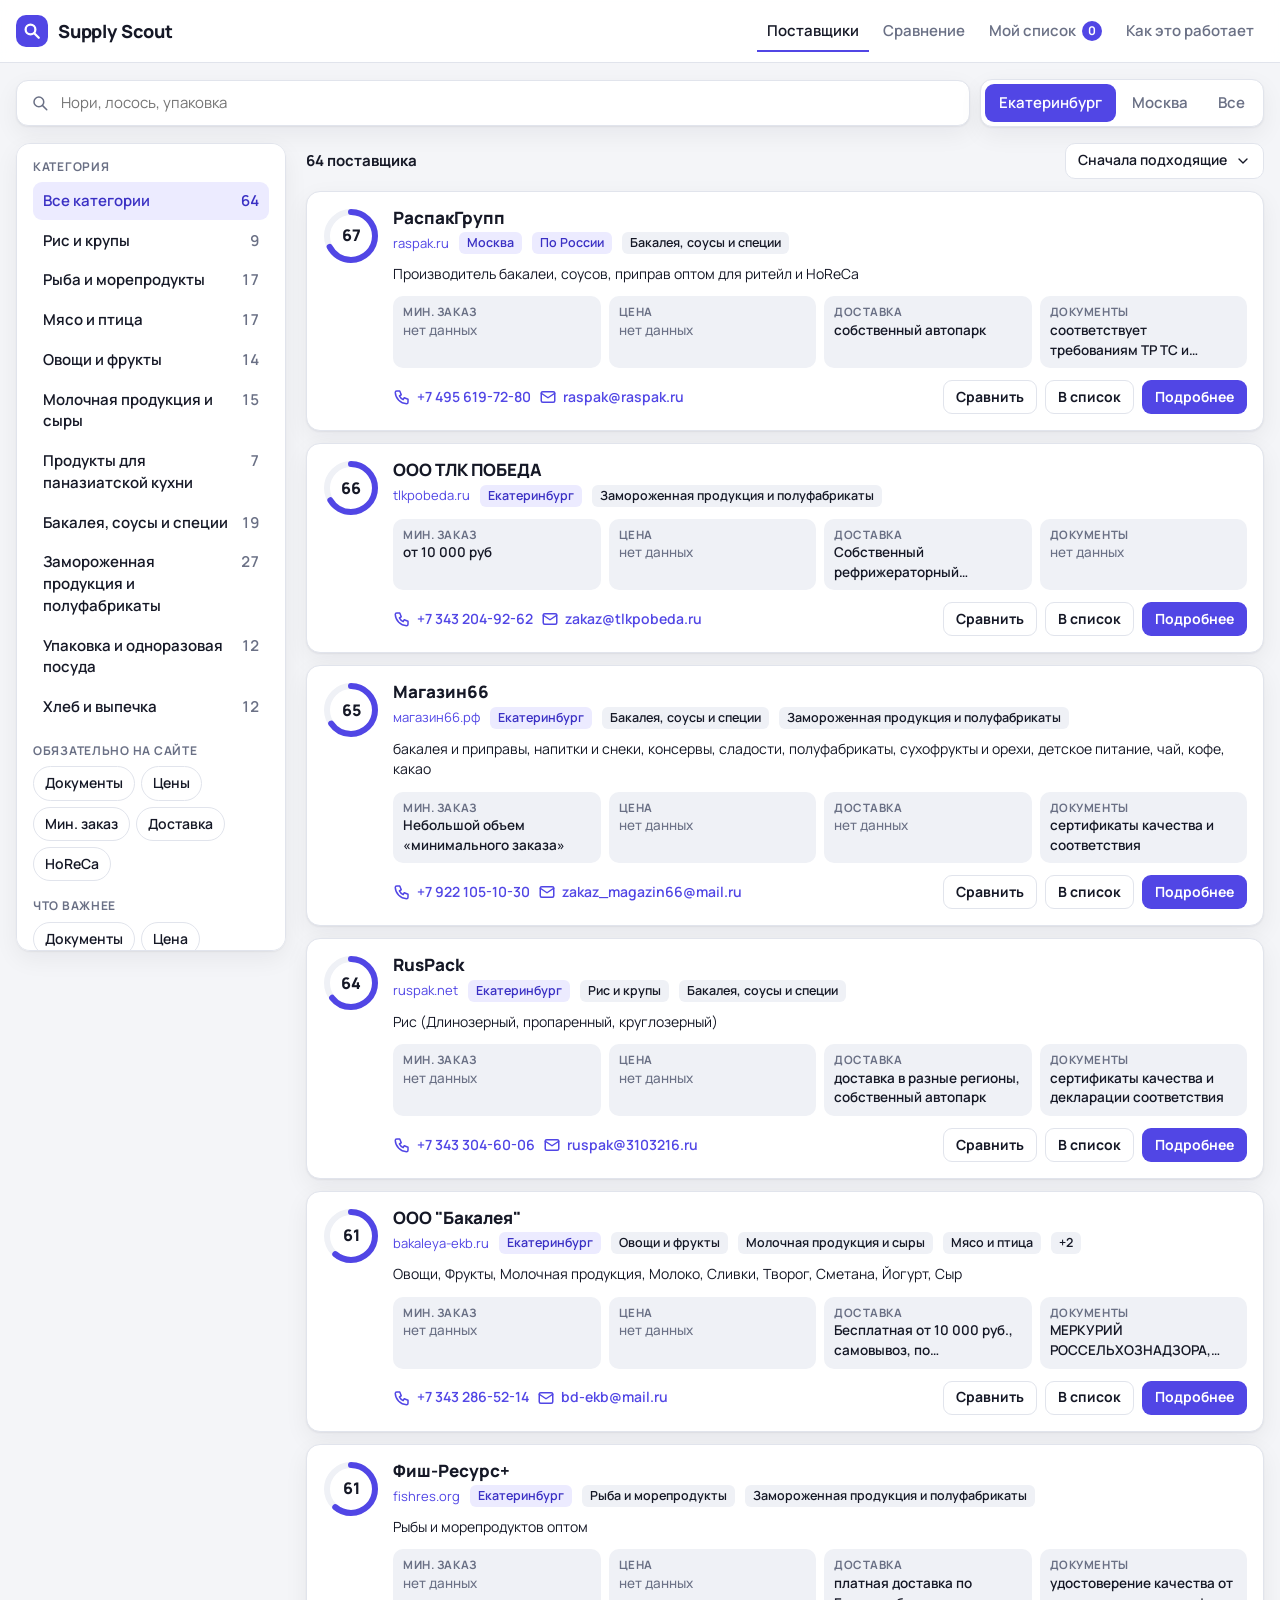
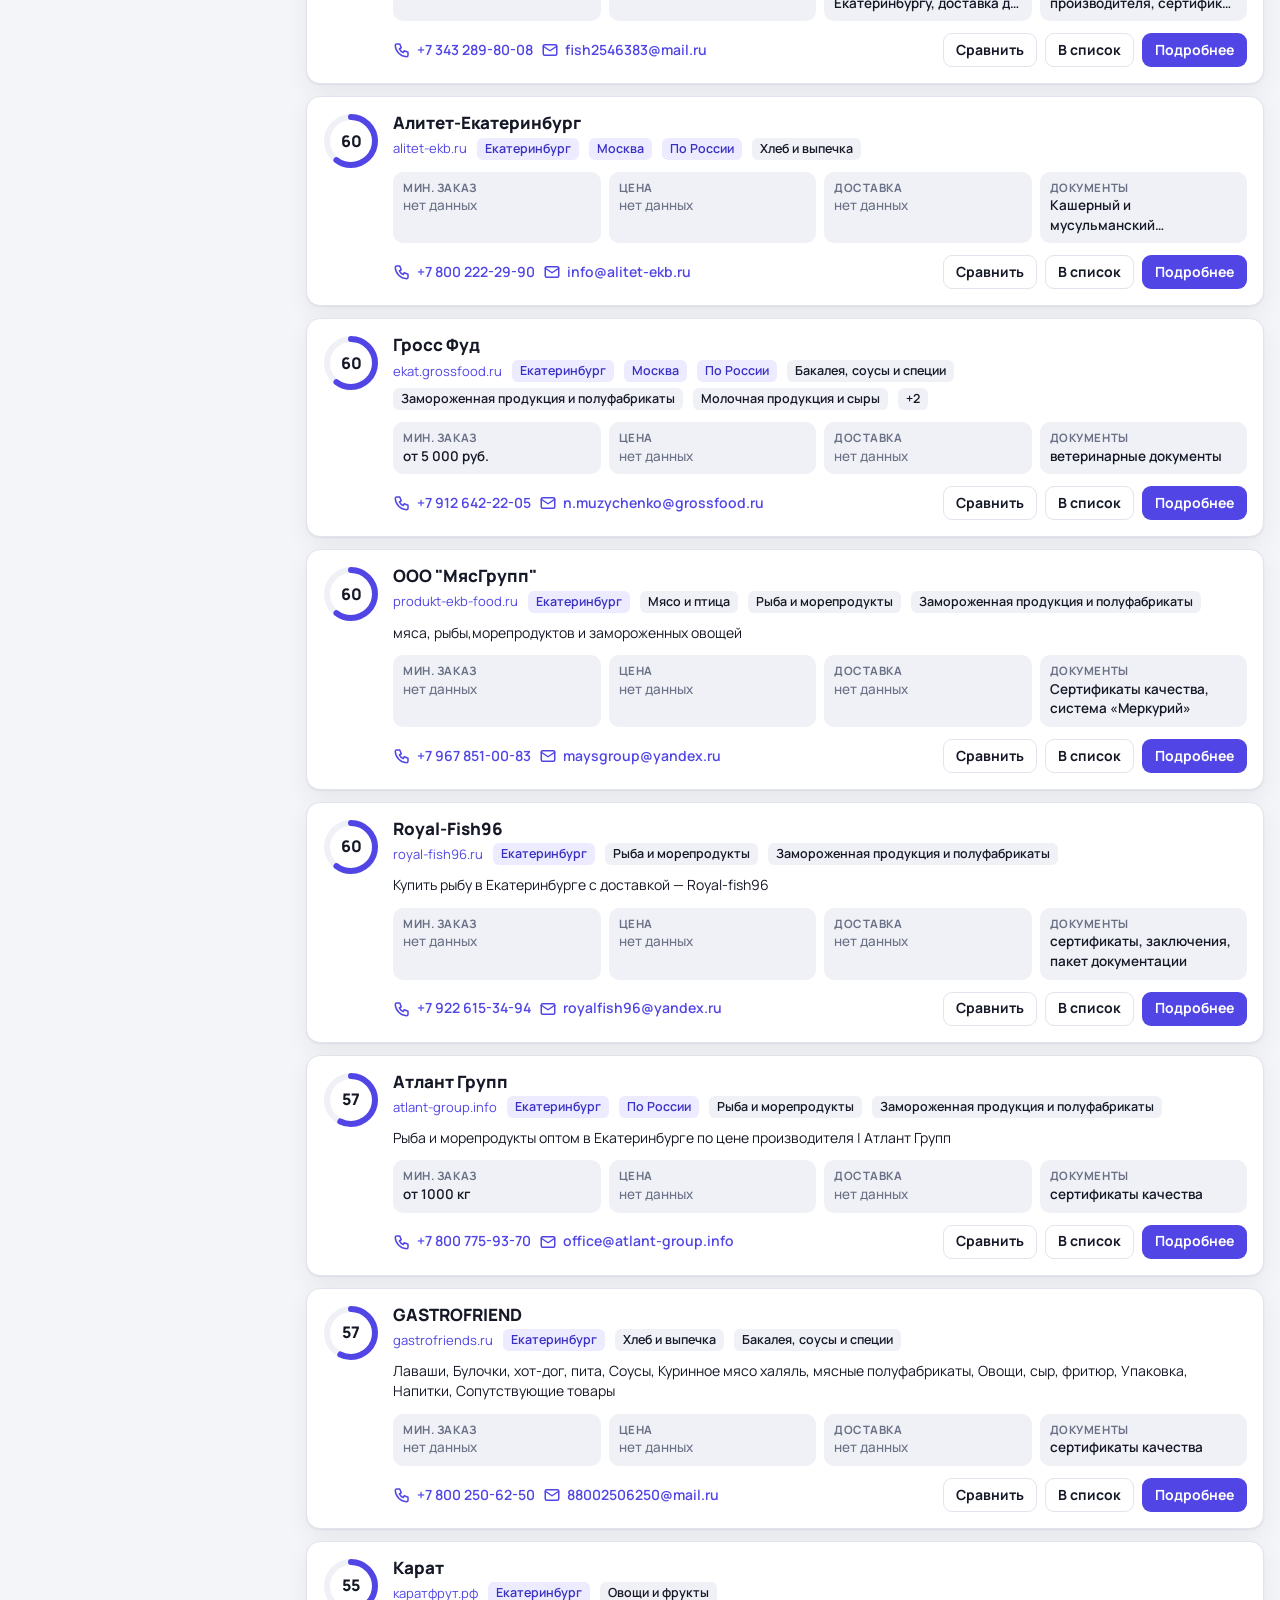
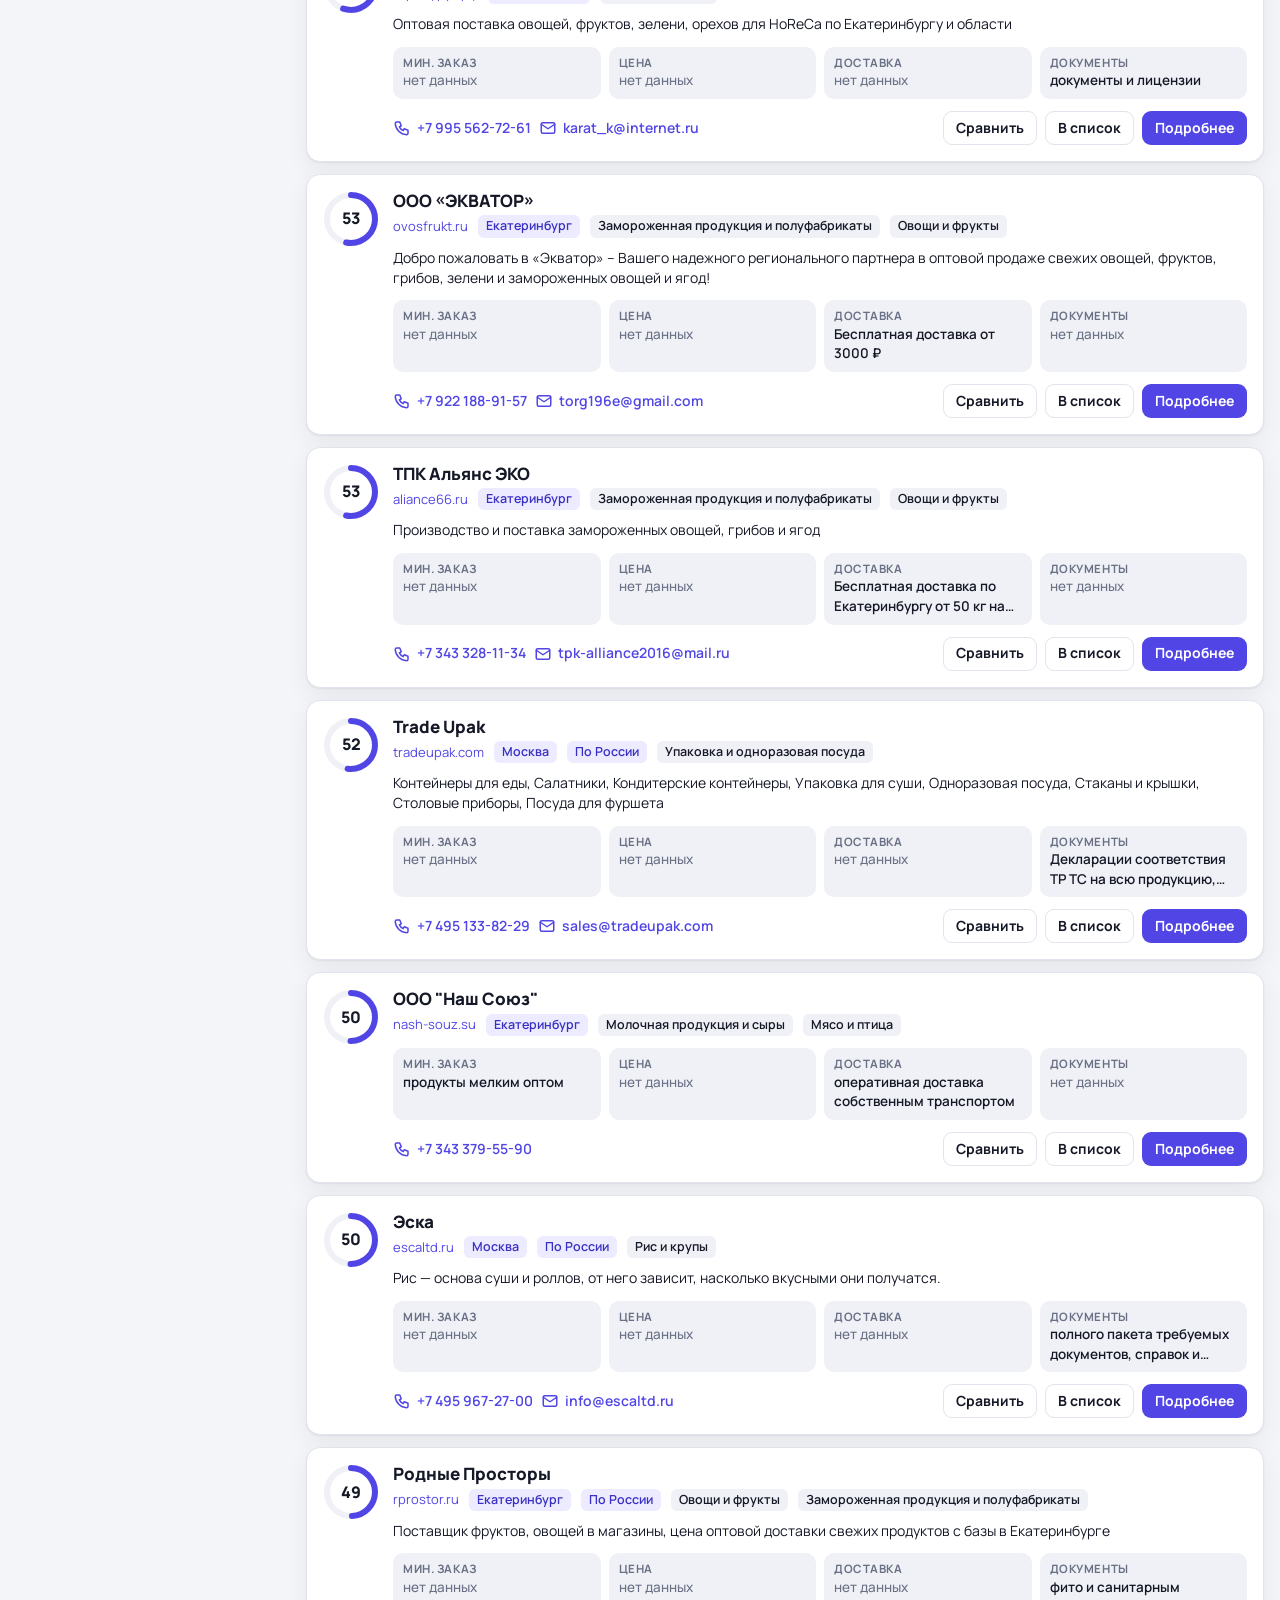
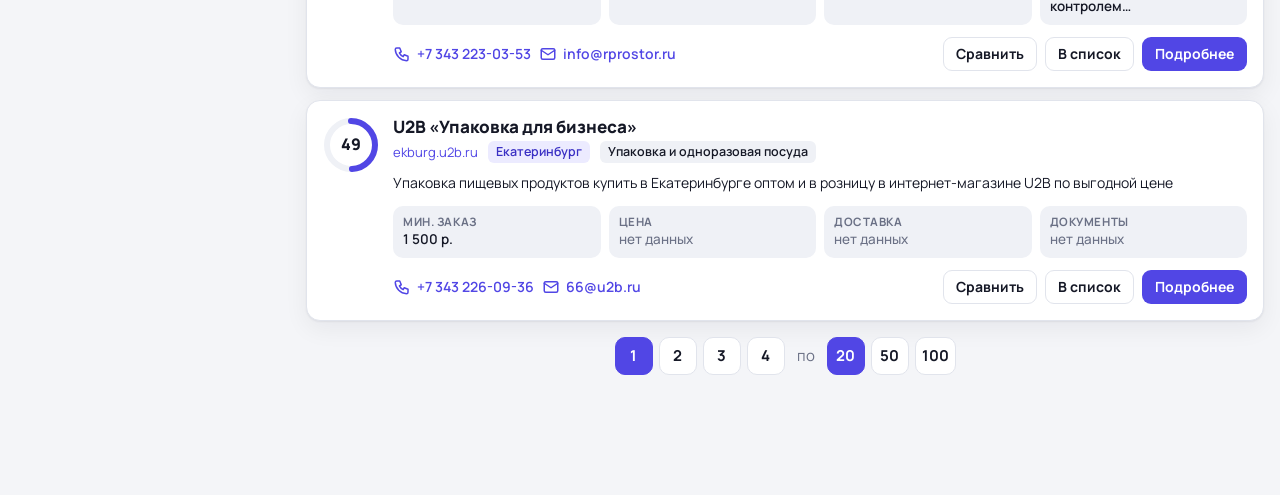
==== web/index.html @ 1e1d6392 "Высота окна по Обзору поставщика" ====
<!doctype html>
<html lang="ru">
<head>
<meta charset="utf-8">
<meta name="viewport" content="width=device-width, initial-scale=1, viewport-fit=cover">
<title>Supply Scout · поставщики для общепита</title>
<meta name="description" content="Поиск и сравнение поставщиков продуктов и упаковки для ресторанов: каждый факт с цитатой и ссылкой на сайт поставщика.">
<link rel="preconnect" href="https://fonts.googleapis.com">
<link rel="preconnect" href="https://fonts.gstatic.com" crossorigin>
<link href="https://fonts.googleapis.com/css2?family=Manrope:wght@400;500;600;700;800&display=swap" rel="stylesheet">
<link rel="stylesheet" href="css/app.css?v=15">
<link rel="icon" href="data:image/svg+xml,%3Csvg xmlns='http://www.w3.org/2000/svg' viewBox='0 0 32 32'%3E%3Crect width='32' height='32' rx='9' fill='%235146e5'/%3E%3Ccircle cx='14' cy='14' r='6.5' fill='none' stroke='white' stroke-width='3'/%3E%3Cpath d='M19 19l6 6' stroke='white' stroke-width='3' stroke-linecap='round'/%3E%3C/svg%3E">
</head>
<body>
<div class="progress" id="progress"></div>
<header class="top">
  <div class="top-in">
    <a class="brand" href="#search" data-view="search">
      <span class="logo" aria-hidden="true"><svg viewBox="0 0 32 32"><circle cx="14" cy="14" r="6.5" fill="none" stroke="currentColor" stroke-width="3"/><path d="M19 19l6 6" stroke="currentColor" stroke-width="3" stroke-linecap="round"/></svg></span>
      <span class="brand-name">Supply Scout</span>
    </a>
    <nav class="tabs" role="tablist">
      <button class="tab active" data-view="search" role="tab">Поставщики</button>
      <button class="tab" data-view="compare" role="tab"><span class="t-long">Сравнение</span><span class="t-short">Сравнить</span> <span class="pill" id="cmpCount" hidden>0</span></button>
      <button class="tab" data-view="list" role="tab"><span class="t-long">Мой список</span><span class="t-short">Список</span> <span class="pill" id="listCount">0</span></button>
      <button class="tab" data-view="how" role="tab"><span class="t-long">Как это работает</span><span class="t-short" aria-label="Как это работает"><svg class="ico" viewBox="0 0 24 24"><circle cx="12" cy="12" r="9"/><path d="M12 11v5M12 8h.01"/></svg></span></button>
    </nav>
  </div>
</header>

<main>
  <!-- ПОИСК -->
  <section class="view" id="view-search">
    <div class="searchbar">
      <div class="search-field">
        <svg class="ico" viewBox="0 0 24 24"><circle cx="10.5" cy="10.5" r="6.5"/><path d="M15.5 15.5L21 21"/></svg>
        <input id="q" autocomplete="off" spellcheck="false" placeholder="Нори, лосось, упаковка">
        <button class="icon-btn clear" id="qClear" aria-label="Очистить" hidden><svg viewBox="0 0 24 24"><path d="M6 6l12 12M18 6L6 18"/></svg></button>
      </div>
      <div class="seg" id="regionSeg"></div>
      <button class="btn ghost only-mobile" id="openFilters"><svg class="ico" viewBox="0 0 24 24"><path d="M4 6h16M7 12h10M10 18h4"/></svg>Фильтры <span class="pill" id="filterCount" hidden>0</span></button>
    </div>

    <div class="layout">
      <aside class="filters" id="filters">
        <div class="sheet-head only-mobile"><b>Фильтры</b><button class="icon-btn" data-close-sheet aria-label="Закрыть"><svg viewBox="0 0 24 24"><path d="M6 6l12 12M18 6L6 18"/></svg></button></div>
        <div class="fgroup">
          <h3>Категория</h3>
          <div class="catlist" id="catList"></div>
        </div>
        <div class="fgroup">
          <h3>Обязательно на сайте</h3>
          <div class="chips" id="needChips"></div>
        </div>
        <div class="fgroup">
          <h3>Что важнее</h3>
          <div class="chips" id="prioChips"></div>
        </div>
        <button class="btn ghost wide" id="resetFilters">Сбросить</button>
        <button class="btn primary wide only-mobile" data-close-sheet id="applyFilters">Показать</button>
      </aside>

      <div class="results">
        <div class="live" id="live" hidden>
          <div class="live-row">
            <div>
              <b>Искать в интернете</b>
              <span class="muted" id="liveHint"></span>
            </div>
            <button class="btn primary" id="liveBtn">Искать</button>
          </div>
          <ol class="live-log" id="liveLog" hidden></ol>
        </div>
        <div class="res-head">
          <div class="res-count" id="resCount"></div>
          <div class="dd" id="sortDd"></div>
        </div>
        <div class="cards" id="cards"></div>
        <div class="pager" id="pager"></div>
      </div>
    </div>
  </section>

  <!-- СРАВНЕНИЕ -->
  <section class="view" id="view-compare" hidden>
    <div class="list-head">
      <h1>Сравнение</h1>
      <div class="list-actions"><button class="btn ghost" id="cmpClear">Очистить</button></div>
    </div>
    <div id="cmpPage"></div>
  </section>

  <!-- МОЙ СПИСОК -->
  <section class="view" id="view-list" hidden>
    <div class="list-head">
      <h1>Мой список</h1>
      <div class="list-actions">
        <button class="btn ghost" id="exportCsv"><svg class="ico" viewBox="0 0 24 24"><path d="M12 4v11M7 10l5 5 5-5M5 20h14"/></svg>CSV</button>
      </div>
    </div>
    <div class="board" id="board"></div>
  </section>

  <!-- КАК ЭТО РАБОТАЕТ -->
  <section class="view how" id="view-how" hidden></section>
</main>

<div class="backdrop" id="backdrop" hidden></div>
<aside class="drawer" id="drawer" aria-hidden="true"></aside>
<div class="modal" id="modal" hidden></div>
<div class="toast" id="toast" hidden></div>

<script type="module" src="js/app.js?v=15"></script>
</body>
</html>
---- web/css/app.css ----
/* графит + индиго; зелёный и красный — только для смысловых отметок (есть / нет) */
:root {
  --bg: #f4f5f8;
  --surface: #ffffff;
  --surface-2: #eff1f6;
  --line: #e1e4ec;
  --text: #151826;
  --muted: #6a7085;
  --accent: #5146e5;
  --accent-2: #ecebff;
  --accent-ink: #3a30c4;
  --on-accent: #ffffff;
  --ok: #188a5b; --ok-2: #e3f5ec;
  --warn: #b5650d;
  --warn-2: #fdf1e2;
  --bad: #c03b3b;
  --bad-2: #fbeaea;
  --shadow: 0 1px 2px rgba(20, 24, 40, .06), 0 8px 24px rgba(20, 24, 40, .06);
  --r: 14px;
  color-scheme: light;
}
@media (prefers-color-scheme: dark) {
  :root:not([data-theme="light"]) {
    --bg: #0f1015; --surface: #171821; --surface-2: #1f212c; --line: #2a2c3a; --text: #ecedf3;
    --muted: #9a9db0; --accent: #8b84ff; --accent-2: #25234a; --accent-ink: #c4c0ff; --on-accent: #12112a;
    --ok: #4fd39a; --ok-2: #173126;
    --warn: #f0a75a; --warn-2: #33281b; --bad: #f08080; --bad-2: #352020;
    --shadow: 0 1px 2px rgba(0,0,0,.3), 0 8px 24px rgba(0,0,0,.25);
    color-scheme: dark;
  }
}
:root[data-theme="dark"] {
  --bg: #0f1015; --surface: #171821; --surface-2: #1f212c; --line: #2a2c3a; --text: #ecedf3;
  --muted: #9a9db0; --accent: #8b84ff; --accent-2: #25234a; --accent-ink: #c4c0ff; --on-accent: #12112a;
  --ok: #4fd39a; --ok-2: #173126;
  --warn: #f0a75a; --warn-2: #33281b; --bad: #f08080; --bad-2: #352020;
  color-scheme: dark;
}

* { box-sizing: border-box; }
html { -webkit-text-size-adjust: 100%; }
body {
  margin: 0; background: var(--bg); color: var(--text);
  font: 15px/1.45 Manrope, system-ui, -apple-system, "Segoe UI", sans-serif;
  overflow-x: hidden;
}
button, input, textarea { font: inherit; color: inherit; }
button { cursor: pointer; }
a { color: var(--accent); text-decoration: none; }
@media (hover: hover) { a:hover { text-decoration: underline; } }
h1, h2, h3 { margin: 0; line-height: 1.2; }
[hidden] { display: none !important; }

.ico, .icon-btn svg { width: 18px; height: 18px; fill: none; stroke: currentColor; stroke-width: 2; stroke-linecap: round; stroke-linejoin: round; flex: none; }

.progress { position: fixed; inset: 0 0 auto 0; height: 3px; background: var(--accent); transform: scaleX(0); transform-origin: left; z-index: 100; transition: transform .3s; }
.progress.on { transform: scaleX(.7); transition: transform 3s ease-out; }

/* шапка */
.top { position: sticky; top: 0; z-index: 30; background: color-mix(in srgb, var(--surface) 92%, transparent); backdrop-filter: blur(8px); border-bottom: 1px solid var(--line); }
.top-in { max-width: 1320px; margin: 0 auto; padding: 10px 16px; display: flex; align-items: center; gap: 18px; }
.brand { display: flex; align-items: center; gap: 10px; color: var(--text); font-weight: 800; font-size: 18px; letter-spacing: -.01em; }
@media (hover: hover) { .brand:hover { text-decoration: none; } }
.logo { width: 32px; height: 32px; border-radius: 10px; background: var(--accent); color: var(--on-accent); display: grid; place-items: center; }
.logo svg { width: 24px; height: 24px; }
.tabs { display: flex; gap: 4px; margin-left: auto; overflow-x: auto; scrollbar-width: none; }
.tab { border: 0; background: transparent; padding: 8px 12px; border-radius: 10px; font-weight: 600; color: var(--muted); white-space: nowrap; display: flex; align-items: center; gap: 6px; }
.tab { border-radius: 0; padding: 10px 10px; box-shadow: inset 0 -2px 0 transparent; }
.tab.active { color: var(--text); box-shadow: inset 0 -2px 0 var(--accent); }
@media (hover: hover) { .tab:not(.active):hover { color: var(--text); } }
.pill { min-width: 20px; height: 20px; padding: 0 6px; border-radius: 10px; background: var(--accent); color: var(--on-accent); font-size: 12px; font-weight: 700; display: inline-grid; place-items: center; }

main { max-width: 1320px; margin: 0 auto; padding: 16px 16px 120px; }

/* строка поиска */
.searchbar { display: flex; gap: 10px; align-items: center; margin-bottom: 16px; flex-wrap: wrap; }
.search-field { flex: 1 1 380px; min-width: 0; display: flex; align-items: center; gap: 10px; background: var(--surface); border: 1px solid var(--line); border-radius: 12px; padding: 0 8px 0 14px; height: 46px; box-shadow: var(--shadow); }
.search-field:focus-within { border-color: var(--accent); }
.search-field .ico { color: var(--muted); }
.search-field input { flex: 1; min-width: 0; border: 0; outline: 0; background: transparent; height: 100%; }
.icon-btn { border: 0; background: transparent; width: 34px; height: 34px; border-radius: 9px; display: grid; place-items: center; color: var(--muted); }
@media (hover: hover) { .icon-btn:hover { background: var(--surface-2); color: var(--text); } }

.seg { display: inline-flex; background: var(--surface); border: 1px solid var(--line); border-radius: 12px; padding: 4px; gap: 2px; box-shadow: var(--shadow); }
.seg button { border: 0; background: transparent; padding: 8px 14px; border-radius: 9px; font-weight: 600; color: var(--muted); white-space: nowrap; }
.seg button.active { background: var(--accent); color: var(--on-accent); }
@media (hover: hover) { .seg button:not(.active):hover { color: var(--text); background: var(--surface-2); } }

.btn { border: 1px solid transparent; border-radius: 11px; height: 42px; padding: 0 16px; font-weight: 700; display: inline-flex; align-items: center; justify-content: center; gap: 8px; white-space: nowrap; }
.btn.primary { background: var(--accent); color: var(--on-accent); }
.btn.ghost { background: var(--surface); border-color: var(--line); }
.btn.small { height: 34px; padding: 0 12px; font-size: 14px; border-radius: 9px; }
.btn.wide { width: 100%; }
.btn:disabled { opacity: .55; cursor: default; }
@media (hover: hover) { .btn.primary:not(:disabled):hover { filter: brightness(1.07); } .btn.ghost:not(:disabled):hover { background: var(--surface-2); } }

/* раскладка */
.layout { display: grid; grid-template-columns: 270px minmax(0, 1fr); gap: 20px; align-items: start; }
.filters { position: sticky; top: 76px; background: var(--surface); border: 1px solid var(--line); border-radius: var(--r); padding: 16px; box-shadow: var(--shadow); max-height: calc(100vh - 92px); overflow: auto; }
.fgroup + .fgroup { margin-top: 18px; }
.fgroup h3 { font-size: 12px; text-transform: uppercase; letter-spacing: .06em; color: var(--muted); margin-bottom: 8px; }
.fgroup + .btn { margin-top: 18px; }
.catlist { display: flex; flex-direction: column; gap: 2px; }
.cat { border: 0; background: transparent; text-align: left; padding: 8px 10px; border-radius: 9px; display: flex; justify-content: space-between; gap: 8px; font-weight: 600; }
.cat span:last-child { color: var(--muted); font-weight: 600; font-variant-numeric: tabular-nums; }
.cat.active { background: var(--accent-2); color: var(--accent-ink); }
.cat.active span:last-child { color: var(--accent-ink); }
@media (hover: hover) { .cat:not(.active):hover { background: var(--surface-2); } }
.chips { display: flex; flex-wrap: wrap; gap: 6px; }
.chip { border: 1px solid var(--line); background: var(--surface); padding: 6px 11px; border-radius: 99px; font-size: 14px; font-weight: 600; color: var(--text); }
.chip.active { background: var(--accent); border-color: var(--accent); color: var(--on-accent); }
@media (hover: hover) { .chip:not(.active):hover { border-color: var(--accent); } }

.res-head { display: flex; justify-content: space-between; align-items: center; margin-bottom: 12px; gap: 10px; }
.res-count { font-weight: 700; }
.res-count .muted { font-weight: 500; }
.muted { color: var(--muted); }

/* кастомный выпадающий список */
.dd { position: relative; }
.dd-btn { white-space: nowrap; border: 1px solid var(--line); background: var(--surface); border-radius: 10px; height: 36px; padding: 0 12px; display: flex; align-items: center; gap: 8px; font-weight: 600; font-size: 14px; }
.dd-btn .ico { width: 16px; height: 16px; }
.dd-menu { position: absolute; right: 0; top: calc(100% + 6px); min-width: 210px; background: var(--surface); border: 1px solid var(--line); border-radius: 12px; box-shadow: var(--shadow); padding: 6px; z-index: 40; }
.dd-item { display: flex; width: 100%; border: 0; background: transparent; text-align: left; padding: 9px 10px; border-radius: 8px; font-weight: 600; font-size: 14px; }
.dd-item.active { color: var(--accent-ink); background: var(--accent-2); }
@media (hover: hover) { .dd-item:not(.active):hover { background: var(--surface-2); } }

/* карточки */
.cards { display: grid; gap: 12px; }
.card { background: var(--surface); border: 1px solid var(--line); border-radius: var(--r); padding: 16px; box-shadow: var(--shadow); display: grid; grid-template-columns: 56px minmax(0, 1fr); gap: 14px; }
.ring { width: 56px; height: 56px; position: relative; }
.ring svg { width: 56px; height: 56px; transform: rotate(-90deg); }
.ring circle { fill: none; stroke-width: 6; }
.ring .bg { stroke: var(--surface-2); }
.ring .fg { stroke: var(--accent); stroke-linecap: round; }
.ring b { position: absolute; inset: 0; display: grid; place-items: center; font-size: 16px; font-weight: 800; }
.card-top { display: flex; justify-content: space-between; gap: 10px; align-items: flex-start; }
.card h2 { font-size: 17px; font-weight: 800; overflow-wrap: anywhere; }
.card h2 button { border: 0; background: none; padding: 0; text-align: left; font: inherit; color: inherit; }
@media (hover: hover) { .card h2 button:hover { color: var(--accent); } }
.sub { display: flex; flex-wrap: wrap; gap: 6px 10px; margin-top: 4px; font-size: 13px; color: var(--muted); align-items: center; }
.tag { display: inline-flex; align-items: center; gap: 4px; background: var(--surface-2); border-radius: 6px; padding: 2px 8px; font-size: 12.5px; font-weight: 600; color: var(--text); }
.tag.reg { background: var(--accent-2); color: var(--accent-ink); }
.products { margin: 10px 0 0; font-size: 14px; overflow-wrap: anywhere; }
.hit { margin: 8px 0 0; font-size: 13.5px; background: var(--accent-2); color: var(--accent-ink); border-radius: 8px; padding: 6px 10px; display: flex; gap: 8px; overflow-wrap: anywhere; }
.hit a { font-weight: 800; white-space: nowrap; }
.facts { display: grid; grid-template-columns: repeat(4, minmax(0, 1fr)); gap: 8px; margin-top: 12px; }
.fact { background: var(--surface-2); border-radius: 10px; padding: 8px 10px; min-width: 0; }
.fact small { display: block; font-size: 11.5px; text-transform: uppercase; letter-spacing: .05em; color: var(--muted); font-weight: 700; }
.fact div { font-size: 13.5px; font-weight: 600; overflow: hidden; text-overflow: ellipsis; display: -webkit-box; -webkit-line-clamp: 2; -webkit-box-orient: vertical; overflow-wrap: anywhere; }
.fact.none div { color: var(--muted); font-weight: 500; }
.card-actions { display: flex; flex-wrap: wrap; gap: 8px; margin-top: 12px; align-items: center; }
.contact { display: inline-flex; align-items: center; gap: 6px; font-weight: 600; font-size: 14px; white-space: nowrap; }
.card-actions .spacer { flex: 1; }
.toggle-btn.on { background: var(--accent-2); border-color: var(--accent); color: var(--accent-ink); }
.status-badge { font-size: 12px; font-weight: 700; padding: 3px 8px; border-radius: 6px; background: var(--warn-2); color: var(--warn); white-space: nowrap; }

.skel { background: var(--surface); border: 1px solid var(--line); border-radius: var(--r); height: 170px; position: relative; overflow: hidden; }
.skel::after { content: ""; position: absolute; inset: 0; background: linear-gradient(90deg, transparent, var(--surface-2), transparent); animation: sh 1.2s infinite; }
@keyframes sh { from { transform: translateX(-100%); } to { transform: translateX(100%); } }
.empty { text-align: center; padding: 48px 16px; background: var(--surface); border: 1px dashed var(--line); border-radius: var(--r); }
.empty b { display: block; font-size: 17px; margin-bottom: 6px; }

.pager { display: flex; justify-content: center; gap: 6px; margin-top: 16px; flex-wrap: wrap; align-items: center; }
.pager button { min-width: 38px; height: 38px; border-radius: 10px; border: 1px solid var(--line); background: var(--surface); font-weight: 700; }
.pager button.active { background: var(--accent); color: var(--on-accent); border-color: var(--accent); }

/* живой поиск */
.live { background: var(--surface); border: 1px solid var(--accent); border-radius: var(--r); padding: 14px 16px; margin-bottom: 14px; }
.live-row { display: flex; justify-content: space-between; align-items: center; gap: 12px; }
.live-row span { display: block; font-size: 13px; }
.live-log { margin: 10px 0 0; padding-left: 20px; font-size: 13.5px; color: var(--muted); max-height: 180px; overflow: auto; }
.live-log li.ok { color: var(--accent-ink); font-weight: 700; }

/* панель поставщика */
.backdrop { position: fixed; inset: 0; background: rgba(10, 15, 12, .45); z-index: 50; }
.drawer { position: fixed; top: 50%; left: 50%; width: min(960px, calc(100vw - 32px)); max-height: calc(100dvh - 32px);
  background: var(--surface); z-index: 60; border-radius: 22px; overflow: hidden; display: flex; flex-direction: column;
  box-shadow: 0 30px 80px rgba(0,0,0,.35); border: 1px solid var(--line);
  opacity: 0; visibility: hidden; transform: translate(-50%, -48%) scale(.98); transition: opacity .18s ease, transform .18s ease, visibility .18s; }
.drawer.open { opacity: 1; visibility: visible; transform: translate(-50%, -50%); }
@media (min-width: 601px) { .drawer { height: min(730px, calc(100dvh - 32px)); } }
body.locked { overflow: hidden; }
.d-top { flex: none; background: var(--surface); }
.d-head { padding: 16px 20px 12px; display: flex; gap: 14px; align-items: center; z-index: 3; }
.d-title { min-width: 0; flex: 1; }
.d-title h2 { font-size: 22px; font-weight: 800; overflow-wrap: anywhere; }
.d-head .icon-btn { flex: none; }
.d-status .dd-btn { height: 38px; }
.dd-btn.set { background: var(--accent-2); border-color: var(--accent); color: var(--accent-ink); }
.d-status .dd-menu { min-width: 200px; }
.d-bar { display: flex; flex-wrap: wrap; gap: 8px; padding: 0 20px 12px; }
.d-bar .btn { max-width: 100%; overflow: hidden; text-overflow: ellipsis; }
.d-tabs { display: flex; gap: 4px; padding: 0 20px; border-bottom: 1px solid var(--line); }
.d-tabs button { border: 0; background: none; padding: 10px 12px 12px; font-weight: 700; color: var(--muted); border-bottom: 2px solid transparent; margin-bottom: -1px; }
.d-tabs button.active { color: var(--text); border-bottom-color: var(--accent); }
@media (hover: hover) { .d-tabs button:not(.active):hover { color: var(--text); } }
.d-pane { flex: 1; min-height: 0; overflow-y: auto; overscroll-behavior: contain; padding: 16px 20px 18px; }
.tiles { display: grid; grid-template-columns: repeat(3, minmax(0, 1fr)); gap: 10px; }
.tile { background: var(--surface-2); border-radius: 14px; padding: 10px 14px; min-width: 0; display: flex; flex-direction: column; gap: 3px; min-height: 96px; }
.tile small { font-size: 11.5px; text-transform: uppercase; letter-spacing: .05em; color: var(--muted); font-weight: 700; }
.tile b { font-size: 14px; font-weight: 700; line-height: 1.35; overflow-wrap: anywhere; display: -webkit-box; -webkit-line-clamp: 3; -webkit-box-orient: vertical; overflow: hidden; }
.tile.none b { color: var(--muted); font-weight: 500; }
.tile a { font-size: 12.5px; font-weight: 700; margin-top: auto; }
.d-two { display: grid; grid-template-columns: minmax(0, 1fr) minmax(0, 1fr); gap: 24px; margin-top: 16px; }
.d-two h3, .d-pane h3 { font-size: 12px; text-transform: uppercase; letter-spacing: .06em; color: var(--muted); margin-bottom: 10px; }
.d-foot { display: flex; flex-wrap: wrap; gap: 6px 16px; margin-top: 16px; padding-top: 12px; border-top: 1px solid var(--line); font-size: 13.5px; font-weight: 600; align-items: center; }
.src-list { display: grid; gap: 10px; }
.src-row { border: 1px solid var(--line); border-radius: 12px; padding: 10px 12px; min-width: 0; }
.src-row .k { font-size: 12px; color: var(--muted); font-weight: 700; text-transform: uppercase; letter-spacing: .05em; }
.src-row .v { font-weight: 700; margin-top: 2px; overflow-wrap: anywhere; }
.src-row blockquote { margin: 6px 0 4px; padding: 6px 10px; border-left: 3px solid var(--accent); background: var(--surface-2); border-radius: 0 8px 8px 0; font-size: 13px; color: var(--muted); overflow-wrap: anywhere; }
.src-row a { font-size: 12.5px; overflow-wrap: anywhere; }
.d-pane .note { min-height: 100%; height: 100%; resize: none; overflow: auto; }
.d-pane[data-pane="note"] { display: flex; }
.d-pane[data-pane="note"][hidden] { display: none !important; }
.d-sec h3 { font-size: 12px; text-transform: uppercase; letter-spacing: .06em; color: var(--muted); margin-bottom: 8px; }
.why { list-style: none; margin: 0; padding: 0; display: grid; gap: 5px; }
.why li { display: flex; gap: 8px; align-items: flex-start; font-size: 14px; }
.why .mk { width: 20px; height: 20px; border-radius: 6px; display: grid; place-items: center; flex: none; font-size: 12px; font-weight: 800; }
.mk.ok { background: var(--ok-2); color: var(--ok); }
.mk.no { background: var(--bad-2); color: var(--bad); }
.mk.mid { background: var(--warn-2); color: var(--warn); }
.fact-row { border: 1px solid var(--line); border-radius: 12px; padding: 10px 12px; }
.fact-row + .fact-row { margin-top: 8px; }
.fact-row .k { font-size: 12px; color: var(--muted); font-weight: 700; text-transform: uppercase; letter-spacing: .05em; }
.fact-row .v { font-weight: 700; margin-top: 2px; overflow-wrap: anywhere; }
.fact-row blockquote { margin: 6px 0 0; padding: 6px 10px; border-left: 3px solid var(--accent); background: var(--surface-2); border-radius: 0 8px 8px 0; font-size: 13px; color: var(--muted); overflow-wrap: anywhere; }
.fact-row .src { font-size: 12.5px; margin-top: 4px; display: inline-block; overflow-wrap: anywhere; }
.fact-row.none .v { color: var(--muted); font-weight: 500; }
.contacts-list { display: grid; gap: 6px; }
.contacts-list a { font-weight: 700; display: inline-flex; gap: 8px; align-items: center; overflow-wrap: anywhere; }
.qs { margin: 0; padding-left: 20px; display: grid; gap: 4px; font-size: 14px; }
.rfq { width: 100%; min-height: 220px; border: 1px solid var(--line); border-radius: 12px; padding: 12px; background: var(--surface-2); resize: vertical; font-size: 13.5px; line-height: 1.5; }
.note { width: 100%; min-height: 46px; border: 1px solid var(--line); border-radius: 12px; padding: 10px 12px; background: var(--surface-2); resize: none; overflow: hidden; line-height: 1.45; outline: 0; }
.note:focus { border-color: var(--accent); }
.row { display: flex; gap: 8px; flex-wrap: wrap; align-items: center; }
.statuses { display: flex; flex-wrap: wrap; gap: 6px; }

/* сравнение */
.tray { position: fixed; left: 50%; bottom: 16px; transform: translateX(-50%); z-index: 45; width: min(760px, calc(100vw - 24px)); }
.tray-in { background: var(--text); color: var(--bg); border-radius: 16px; padding: 10px; display: flex; gap: 8px; align-items: center; box-shadow: 0 10px 30px rgba(0,0,0,.25); }
.tray-items { display: flex; gap: 6px; flex: 1; min-width: 0; overflow-x: auto; scrollbar-width: none; }
.tray-item { background: color-mix(in srgb, var(--bg) 14%, transparent); border-radius: 9px; padding: 6px 8px 6px 10px; font-size: 13px; font-weight: 700; white-space: nowrap; display: flex; gap: 6px; align-items: center; }
.tray-item button { border: 0; background: none; color: inherit; padding: 0; display: grid; place-items: center; opacity: .7; }
.tray .btn.ghost { background: transparent; color: var(--bg); border-color: color-mix(in srgb, var(--bg) 30%, transparent); }

.modal { position: fixed; inset: 0; z-index: 70; display: grid; place-items: center; padding: 16px; background: rgba(10, 15, 12, .5); }
.modal-box { background: var(--surface); border-radius: 18px; width: min(1100px, 100%); max-height: calc(100dvh - 32px); overflow: auto; box-shadow: var(--shadow); }
.modal-head { display: flex; align-items: center; padding: 16px 18px; border-bottom: 1px solid var(--line); position: sticky; top: 0; background: var(--surface); z-index: 2; left: 0; }
.modal-head h2 { font-size: 18px; font-weight: 800; }
.modal-head .icon-btn { margin-left: auto; }
.cmp-wrap { overflow-x: auto; }
.cmp { border-collapse: separate; border-spacing: 0; width: 100%; font-size: 14px; }
.cmp th, .cmp td { padding: 10px 12px; border-bottom: 1px solid var(--line); text-align: left; vertical-align: top; min-width: 180px; }
.cmp th:first-child, .cmp td:first-child { position: sticky; left: 0; background: var(--surface); min-width: 130px; font-weight: 700; color: var(--muted); font-size: 12.5px; text-transform: uppercase; letter-spacing: .04em; z-index: 1; }
.cmp thead th { font-size: 15px; font-weight: 800; color: var(--text); }
.cmp td.best { background: color-mix(in srgb, var(--accent-2) 55%, transparent); }
.cmp td.no { color: var(--muted); }

/* мой список */
.list-head { display: flex; justify-content: space-between; align-items: center; margin-bottom: 14px; gap: 10px; }
.list-head h1 { font-size: 24px; font-weight: 800; }
.board { display: grid; grid-template-columns: repeat(auto-fill, minmax(min(100%, 260px), 1fr)); gap: 12px; }
.col { background: var(--surface-2); border-radius: var(--r); padding: 10px; min-width: 0; }
.col h3 { font-size: 13px; font-weight: 800; padding: 4px 6px 10px; display: flex; justify-content: space-between; }
.mini { background: var(--surface); border: 1px solid var(--line); border-radius: 11px; padding: 10px 12px; margin-bottom: 8px; width: 100%; text-align: left; display: block; }
.mini b { display: block; overflow-wrap: anywhere; }
.mini small { color: var(--muted); display: block; margin-top: 2px; overflow-wrap: anywhere; }
@media (hover: hover) { .mini:hover { border-color: var(--accent); } }

/* как это работает */
.how { max-width: 980px; margin: 0 auto; }
.how h1 { font-size: 28px; font-weight: 800; margin-bottom: 8px; }
.how h2 { font-size: 19px; font-weight: 800; margin: 28px 0 10px; }
.how p, .how li { color: var(--text); }
.flow { display: grid; grid-template-columns: repeat(5, minmax(0, 1fr)); gap: 10px; margin-top: 16px; }
.step { background: var(--surface); border: 1px solid var(--line); border-radius: var(--r); padding: 14px; box-shadow: var(--shadow); min-width: 0; }
.step .n { width: 26px; height: 26px; border-radius: 8px; background: var(--accent); color: var(--on-accent); display: grid; place-items: center; font-weight: 800; font-size: 13px; margin-bottom: 8px; }
.step b { display: block; margin-bottom: 4px; }
.step p { margin: 0; font-size: 13.5px; color: var(--muted); }
.stats { display: grid; grid-template-columns: repeat(4, minmax(0, 1fr)); gap: 10px; }
.stat { background: var(--surface); border: 1px solid var(--line); border-radius: var(--r); padding: 14px; }
.stat b { font-size: 26px; font-weight: 800; display: block; font-variant-numeric: tabular-nums; }
.stat span { color: var(--muted); font-size: 13px; }
.rej { background: var(--surface); border: 1px solid var(--line); border-radius: var(--r); padding: 6px 14px; }
.rej div { display: flex; justify-content: space-between; padding: 8px 0; border-bottom: 1px solid var(--line); gap: 10px; }
.rej div:last-child { border-bottom: 0; }

.toast { position: fixed; left: 50%; bottom: 90px; transform: translateX(-50%); background: var(--text); color: var(--bg); padding: 10px 16px; border-radius: 12px; font-weight: 700; z-index: 90; max-width: calc(100vw - 32px); text-align: center; }

.only-mobile { display: none !important; }
.t-short { display: none; }

@media (max-width: 1100px) {
  .facts { grid-template-columns: repeat(2, minmax(0, 1fr)); }
  .flow { grid-template-columns: repeat(2, minmax(0, 1fr)); }
}
@media (max-width: 860px) {
  .layout { grid-template-columns: minmax(0, 1fr); }
  .only-mobile { display: inline-flex !important; }
  .filters { position: fixed; left: 0; right: 0; bottom: 0; top: auto; max-height: 82vh; border-radius: 20px 20px 0 0; z-index: 60; transform: translateY(105%); transition: transform .22s ease; padding-bottom: calc(16px + env(safe-area-inset-bottom)); }
  .filters.open { transform: none; }
  .sheet-head { display: flex !important; justify-content: space-between; align-items: center; margin-bottom: 12px; }
  .filters .btn.primary.only-mobile { display: flex !important; margin-top: 10px; }
  .stats { grid-template-columns: repeat(2, minmax(0, 1fr)); }
}
@media (max-width: 600px) {
  main { padding: 12px 12px 120px; }
  .top-in { padding: 8px 12px; gap: 8px; }
  .brand-name { display: none; }
  .tab { padding: 8px 10px; font-size: 14px; }
  .searchbar { gap: 8px; }
  .search-field { flex-basis: 100%; }
  .seg { flex: 1; }
  .seg button { flex: 1; padding: 8px 6px; }
  .card { grid-template-columns: minmax(0, 1fr); padding: 14px; }
  .ring { display: none; }
  .card .score-inline { display: inline-flex !important; }
  .facts { grid-template-columns: minmax(0, 1fr) minmax(0, 1fr); }
  .drawer { top: auto; bottom: 0; left: 0; width: 100vw; height: 94dvh; max-height: 94dvh; border-radius: 20px 20px 0 0;
    transform: translateY(100%); }
  .drawer.open { transform: none; }
  .rfq-box { width: 100%; }
  .d-head { padding: 14px 16px 10px; flex-wrap: wrap; }
  .d-title { flex-basis: calc(100% - 50px); order: 1; }
  .d-head .icon-btn { order: 2; }
  .d-status { order: 3; }
  .d-bar { padding: 0 16px 12px; }
  .d-bar .btn { flex: 1 1 auto; }
  .d-tabs { padding: 0 16px; }
  .d-pane { padding: 16px; }
  .tiles { grid-template-columns: minmax(0, 1fr) minmax(0, 1fr); }
  .d-two { grid-template-columns: minmax(0, 1fr); gap: 18px; }
  .d-head .ring { display: none; }
  .flow { grid-template-columns: minmax(0, 1fr); }
  .modal { padding: 0; place-items: end stretch; }
  .modal-box { border-radius: 18px 18px 0 0; max-height: 92vh; }
}
@media (max-width: 600px) {
  .card-actions { display: grid; grid-template-columns: repeat(3, minmax(0, 1fr)); }
  .card-actions .contact { grid-column: 1 / -1; overflow: hidden; text-overflow: ellipsis; }
  .card-actions .spacer { display: none; }
  .card-actions .btn { padding: 0 8px; }
}
@media (max-width: 440px) {
  .t-long { display: none; }
  .t-short { display: inline; }
  .tabs { gap: 0; margin-left: 0; width: 100%; justify-content: space-between; }
  .brand { display: none; }
  .tab { padding: 10px 4px; font-size: 13.5px; }
  .tab .t-short .ico { width: 20px; height: 20px; }
}
@media (max-width: 360px) {
  .tab { padding: 10px 2px; font-size: 12.5px; gap: 4px; }
  .tab .pill { min-width: 18px; height: 18px; font-size: 11px; padding: 0 5px; }
  .facts { grid-template-columns: minmax(0, 1fr); }
  .tab { padding: 8px 7px; }
}
.score-inline { display: none !important; background: var(--accent-2); color: var(--accent-ink); font-weight: 800; border-radius: 8px; padding: 2px 8px; font-size: 13px; white-space: nowrap; }

/* страница сравнения */
.cmp-card { background: var(--surface); border: 1px solid var(--line); border-radius: var(--r); box-shadow: var(--shadow); overflow: hidden; }
.cmp-h { display: flex; align-items: flex-start; gap: 6px; justify-content: space-between; }
.cmp-name { border: 0; background: none; padding: 0; text-align: left; font: inherit; font-weight: 800; color: var(--text); overflow-wrap: anywhere; }
@media (hover: hover) { .cmp-name:hover { color: var(--accent); } }
.cmp-host { display: block; font-size: 12.5px; font-weight: 600; color: var(--muted); margin-top: 2px; }
.score-pill { display: inline-block; background: var(--accent-2); color: var(--accent-ink); font-weight: 800; border-radius: 8px; padding: 2px 10px; }
.cmp td a { font-weight: 600; }

/* запрос КП */
.rfq-box { width: min(720px, 100%); display: flex; flex-direction: column; overflow: hidden; }
.rfq-to { font-size: 13px; font-weight: 600; margin-top: 2px; }
.rfq-body { padding: 16px 20px; display: grid; gap: 14px; overflow-y: auto; min-height: 0; }
.fld-grid { display: grid; grid-template-columns: repeat(2, minmax(0, 1fr)); gap: 10px; }
.fld { display: grid; gap: 4px; min-width: 0; }
.fld span { font-size: 12px; font-weight: 700; color: var(--muted); text-transform: uppercase; letter-spacing: .05em; }
.fld input { height: 40px; border: 1px solid var(--line); border-radius: 10px; background: var(--surface-2); padding: 0 12px; outline: 0; min-width: 0; }
.fld input:focus { border-color: var(--accent); }
.letter { border: 1px solid var(--line); border-radius: 14px; background: var(--surface-2); padding: 4px 18px 16px; }
.letter-meta { display: flex; gap: 12px; padding: 10px 0; border-bottom: 1px solid var(--line); font-size: 14px; min-width: 0; }
.letter-meta span { width: 48px; flex: none; color: var(--muted); font-weight: 600; }
.letter-meta b { overflow-wrap: anywhere; }
.letter-text { white-space: pre-wrap; font-size: 14px; line-height: 1.6; padding-top: 12px; overflow-wrap: anywhere; }
.rfq-foot { display: flex; justify-content: flex-end; gap: 8px; padding: 12px 20px 16px; border-top: 1px solid var(--line); flex: none; }
@media (max-width: 600px) {
  .fld-grid { grid-template-columns: minmax(0, 1fr) minmax(0, 1fr); }
  .rfq-foot .btn { flex: 1; }
}
@media (max-width: 400px) { .fld-grid { grid-template-columns: minmax(0, 1fr); } }

/* сравнение: колонки одной ширины, длинный текст в 3 строки */
.cmp { table-layout: fixed; }
.cmp th:first-child, .cmp td:first-child { width: 150px; }
.cmp th:not(:first-child), .cmp td:not(:first-child) { width: auto; }
.cmp td .clamp { display: -webkit-box; -webkit-line-clamp: 3; -webkit-box-orient: vertical; overflow: hidden; overflow-wrap: anywhere; }
.cmp tbody tr { height: 64px; }
@media (max-width: 860px) { .cmp { min-width: calc(150px + var(--cols, 2) * 220px); } }
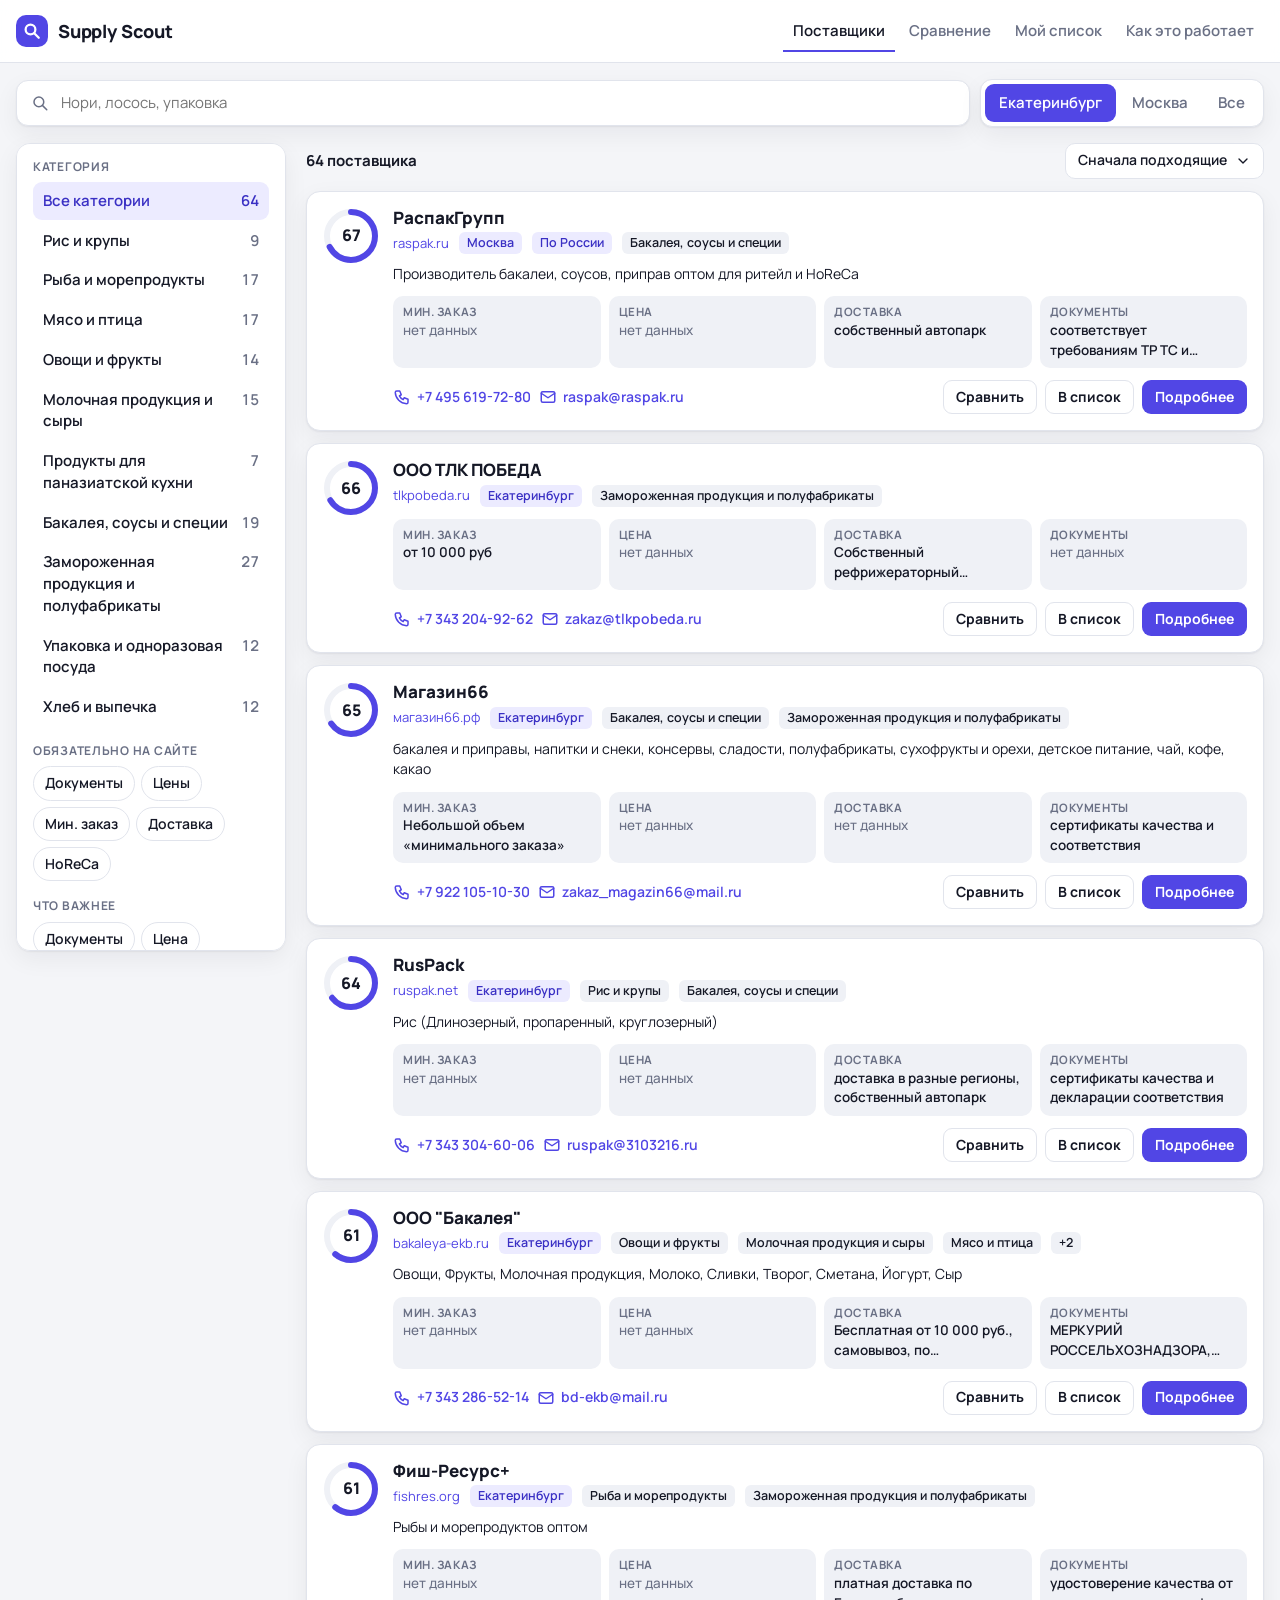
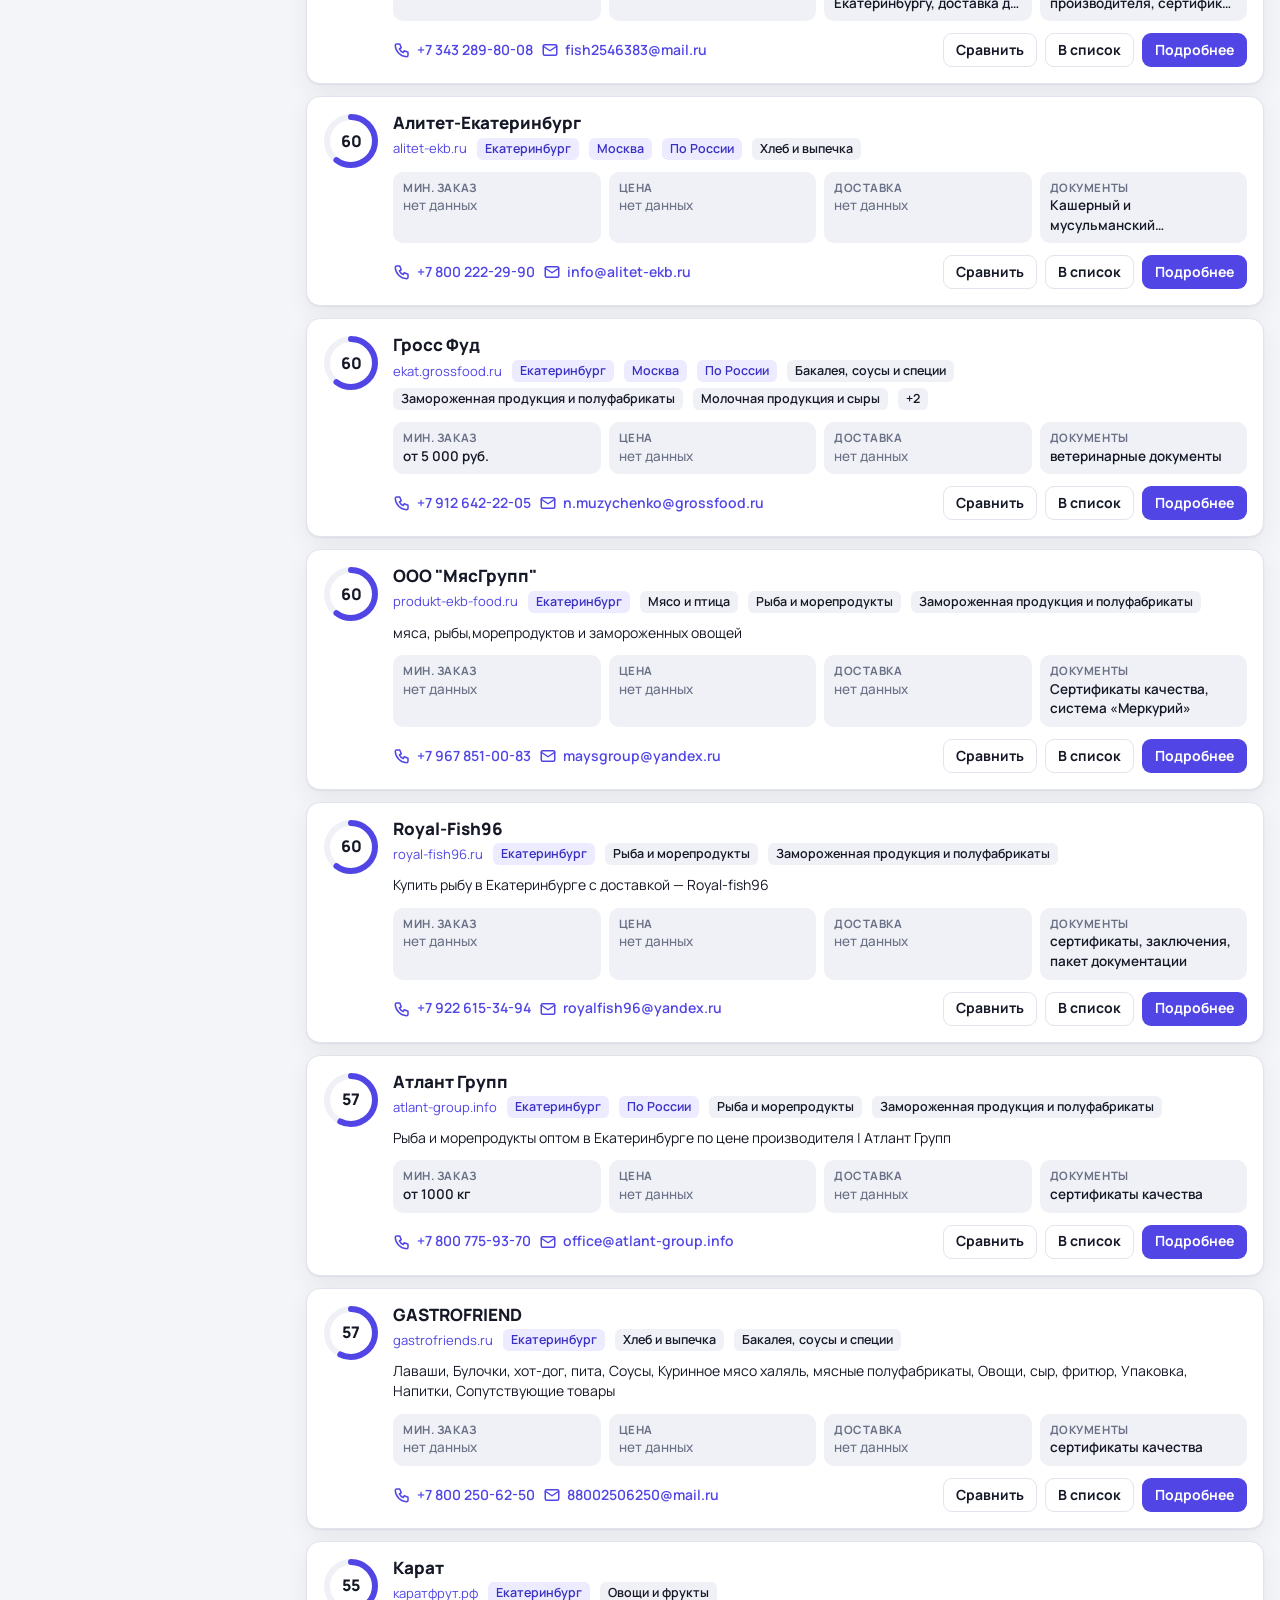
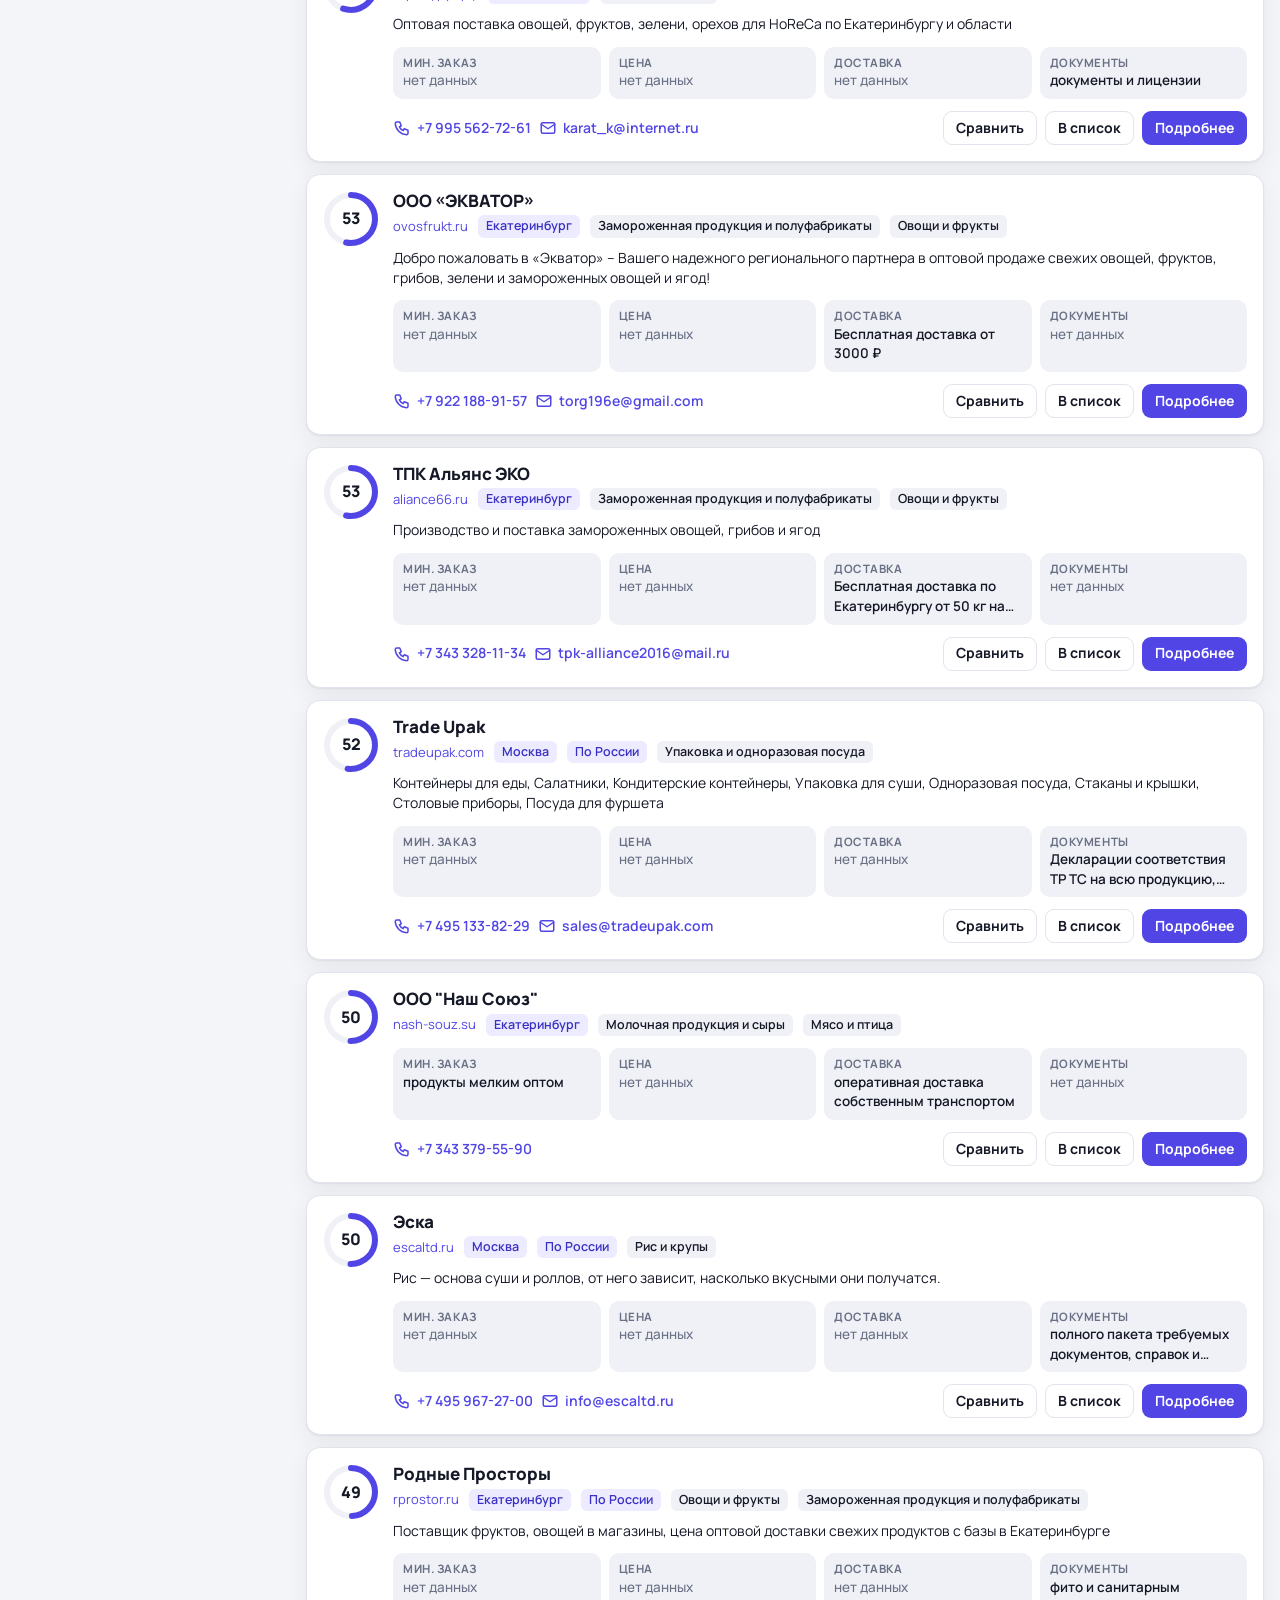
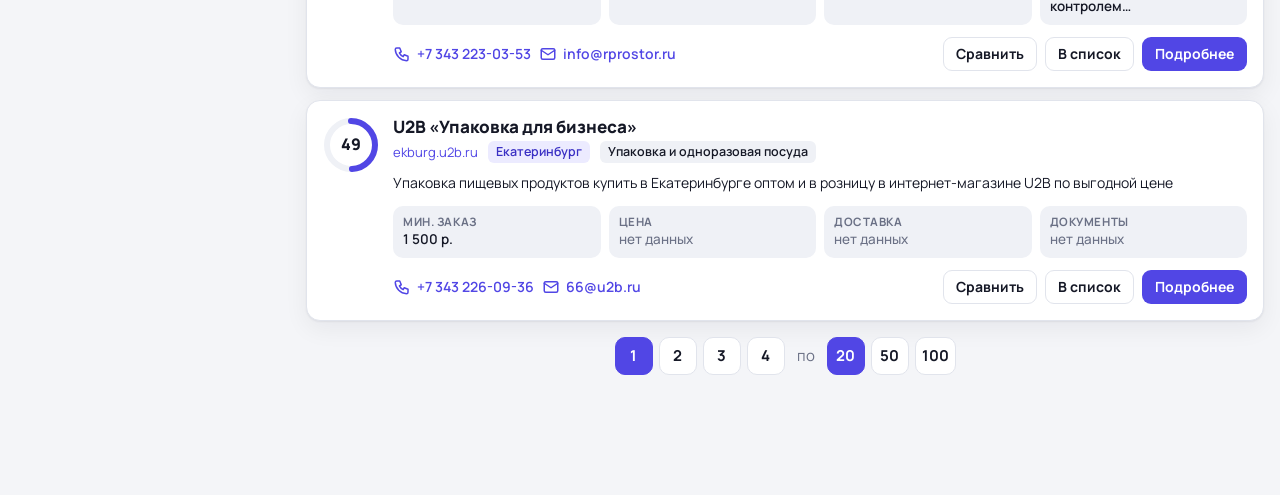
==== commit dc7e12d9: "«Ниже всех» только при двух ценах в рублях; счётчик списка скрыт при нуле" ====
--- a/web/index.html
+++ b/web/index.html
@@ -8,7 +8,7 @@
 <link rel="preconnect" href="https://fonts.googleapis.com">
 <link rel="preconnect" href="https://fonts.gstatic.com" crossorigin>
 <link href="https://fonts.googleapis.com/css2?family=Manrope:wght@400;500;600;700;800&display=swap" rel="stylesheet">
-<link rel="stylesheet" href="css/app.css?v=15">
+<link rel="stylesheet" href="css/app.css?v=20">
 <link rel="icon" href="data:image/svg+xml,%3Csvg xmlns='http://www.w3.org/2000/svg' viewBox='0 0 32 32'%3E%3Crect width='32' height='32' rx='9' fill='%235146e5'/%3E%3Ccircle cx='14' cy='14' r='6.5' fill='none' stroke='white' stroke-width='3'/%3E%3Cpath d='M19 19l6 6' stroke='white' stroke-width='3' stroke-linecap='round'/%3E%3C/svg%3E">
 </head>
 <body>
@@ -110,6 +110,6 @@
 <div class="modal" id="modal" hidden></div>
 <div class="toast" id="toast" hidden></div>
 
-<script type="module" src="js/app.js?v=15"></script>
+<script type="module" src="js/app.js?v=20"></script>
 </body>
 </html>
--- a/web/css/app.css
+++ b/web/css/app.css
@@ -287,7 +287,7 @@
 .rej div { display: flex; justify-content: space-between; padding: 8px 0; border-bottom: 1px solid var(--line); gap: 10px; }
 .rej div:last-child { border-bottom: 0; }
 
-.toast { position: fixed; left: 50%; bottom: 90px; transform: translateX(-50%); background: var(--text); color: var(--bg); padding: 10px 16px; border-radius: 12px; font-weight: 700; z-index: 90; max-width: calc(100vw - 32px); text-align: center; }
+.toast { position: fixed; left: 50%; bottom: 24px; transform: translateX(-50%); background: var(--text); color: var(--bg); padding: 10px 16px; border-radius: 12px; font-weight: 700; z-index: 90; max-width: calc(100vw - 32px); text-align: center; }
 
 .only-mobile { display: none !important; }
 .t-short { display: none; }
@@ -387,7 +387,7 @@
   .fld-grid { grid-template-columns: minmax(0, 1fr) minmax(0, 1fr); }
   .rfq-foot .btn { flex: 1; }
 }
-@media (max-width: 400px) { .fld-grid { grid-template-columns: minmax(0, 1fr); } }
+@media (max-width: 340px) { .fld-grid { grid-template-columns: minmax(0, 1fr); } }
 
 /* сравнение: колонки одной ширины, длинный текст в 3 строки */
 .cmp { table-layout: fixed; }
@@ -396,3 +396,26 @@
 .cmp td .clamp { display: -webkit-box; -webkit-line-clamp: 3; -webkit-box-orient: vertical; overflow: hidden; overflow-wrap: anywhere; }
 .cmp tbody tr { height: 64px; }
 @media (max-width: 860px) { .cmp { min-width: calc(150px + var(--cols, 2) * 220px); } }
+
+/* сравнение карточками */
+.cc-scroll { padding-bottom: 8px; }
+@media (max-width: 860px) { .cc-scroll { overflow-x: auto; margin: 0 -16px; padding: 0 16px 8px; } .cc-head { position: static; } }
+.cc { display: grid; grid-template-columns: repeat(var(--n), minmax(240px, 1fr)); column-gap: 16px; min-width: 0; }
+.cc-head { position: sticky; top: 58px; z-index: 2; background: var(--surface); border: 1px solid var(--line); border-radius: 18px;
+  padding: 16px; box-shadow: var(--shadow); display: flex; flex-direction: column; gap: 4px; margin-bottom: 8px; min-width: 0; }
+.cc-top { display: flex; justify-content: space-between; align-items: flex-start; margin-bottom: 6px; }
+.cc-name { border: 0; background: none; padding: 0; text-align: left; font: inherit; font-size: 18px; font-weight: 800; color: var(--text); overflow-wrap: anywhere; line-height: 1.25; }
+@media (hover: hover) { .cc-name:hover { color: var(--accent); } }
+.cc-host { color: var(--muted); font-size: 13px; font-weight: 600; overflow-wrap: anywhere; }
+.cc-tags { display: flex; flex-wrap: wrap; gap: 6px; margin-top: 6px; }
+.cc-label { grid-column: 1 / -1; padding: 22px 0 8px; border-bottom: 1px solid var(--line); margin-bottom: 4px; }
+.cc-label span { position: sticky; left: 16px; font-size: 12px; font-weight: 800; text-transform: uppercase; letter-spacing: .07em; color: var(--muted); }
+.cc-cell { padding: 10px 2px 6px; font-size: 15px; line-height: 1.45; min-width: 0; overflow-wrap: anywhere; display: flex; flex-wrap: wrap; gap: 6px; align-items: flex-start; }
+.cc-cell.none { color: var(--muted); font-size: 14px; }
+.cc-val { display: -webkit-box; -webkit-line-clamp: 4; -webkit-box-orient: vertical; overflow: hidden; }
+.cc-best { font-size: 11.5px; font-weight: 800; color: var(--accent-ink); background: var(--accent-2); border-radius: 99px; padding: 2px 8px; white-space: nowrap; }
+.cc-chip { font-size: 13px; font-weight: 600; background: var(--surface-2); border-radius: 8px; padding: 3px 9px; }
+.cc-foot { display: flex; flex-direction: column; gap: 8px; padding: 12px 0 4px; min-width: 0; }
+.cc-foot .btn { justify-content: flex-start; overflow: hidden; text-overflow: ellipsis; }
+.cmp-empty { display: grid; justify-items: center; gap: 12px; }
+@media (max-width: 600px) { .cc { grid-template-columns: repeat(var(--n), minmax(220px, 1fr)); } }
